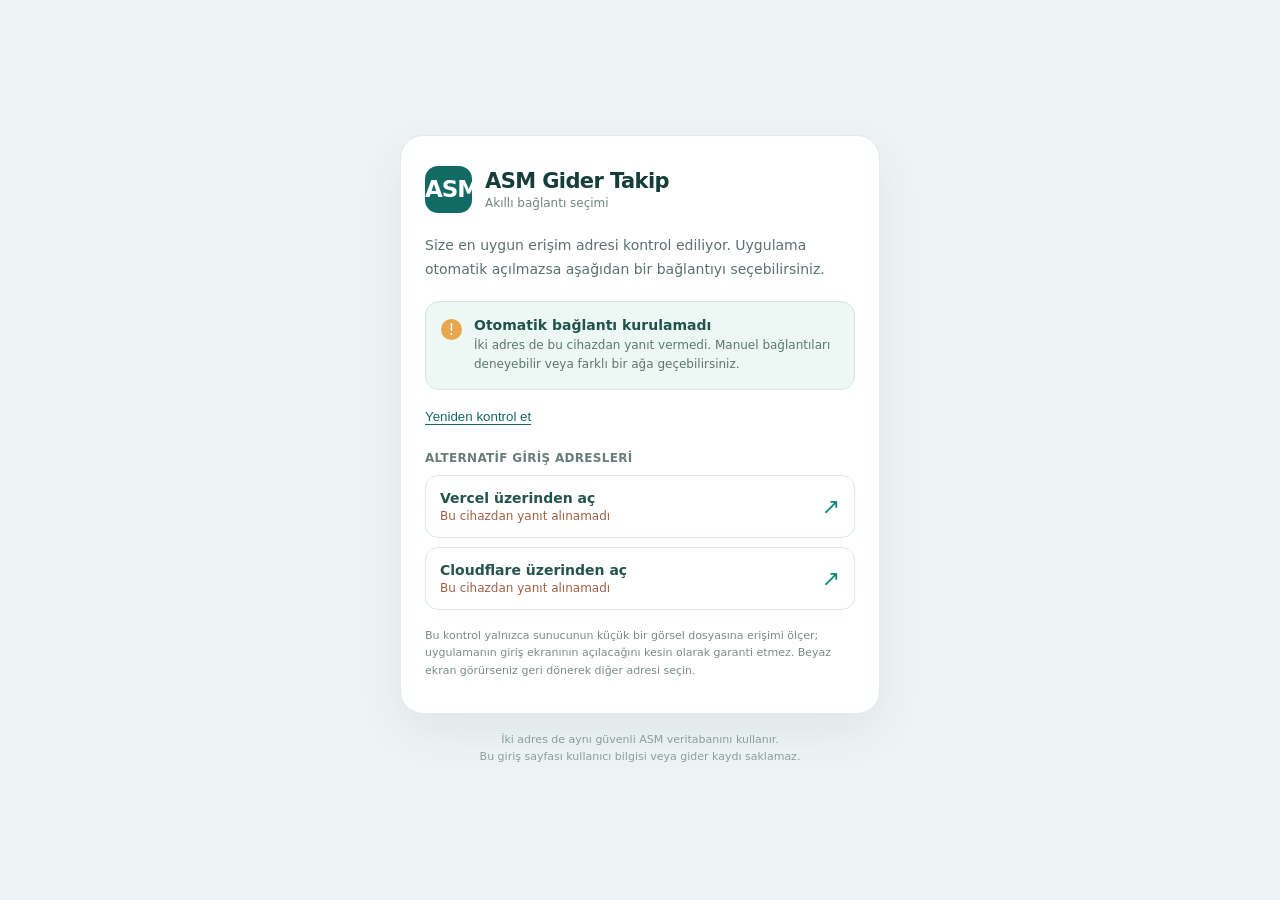
==== docs/index.html @ 21553862 "feat: add GitHub Pages smart entry with automatic Vercel/Cloudflare fallback" ====
<!doctype html>
<html lang="tr">
<head>
  <meta charset="utf-8">
  <meta name="viewport" content="width=device-width,initial-scale=1,viewport-fit=cover">
  <meta name="theme-color" content="#116a64">
  <meta name="referrer" content="no-referrer">
  <meta name="description" content="ASM Gider Takip için otomatik alternatif bağlantı seçimi">
  <title>ASM Gider Takip · Akıllı Giriş</title>
  <style>
    :root{font-family:system-ui,-apple-system,BlinkMacSystemFont,"Segoe UI",sans-serif;color:#18343d;background:#eef4f3;-webkit-text-size-adjust:100%}
    *{box-sizing:border-box}
    body{min-height:100vh;margin:0;display:flex;flex-direction:column;align-items:center;justify-content:center;padding:28px 15px}
    main{width:100%;max-width:480px;background:#fff;border:1px solid #dfebe8;border-radius:23px;box-shadow:0 18px 50px rgba(14,67,66,.07);padding:30px 24px 23px}
    .brand{display:flex;align-items:center;gap:13px;margin-bottom:21px}
    .logo{height:47px;width:47px;flex:none;display:grid;place-items:center;border-radius:13px;background:#116a64;color:#fff;font-size:23px;font-weight:800;letter-spacing:-1px}
    h1{font-size:21px;letter-spacing:-.6px;margin:0 0 3px;color:#153d3a}
    .sub{font-size:12px;color:#708682}
    .lead{font-size:14px;line-height:1.7;color:#5d706f;margin:10px 0 20px}
    .status{background:#edf7f4;border:1px solid #d5e9e2;border-radius:14px;padding:15px;display:flex;gap:12px;align-items:flex-start;margin-bottom:16px}
    .indicator{flex:none;width:21px;height:21px;border-radius:50%;border:3px solid #c2e2d8;border-top-color:#116a64;animation:spin .9s linear infinite;margin-top:2px}
    .indicator.done{animation:none;border:none;background:#15866e;color:#fff;font-size:15px;text-align:center;line-height:21px}
    .indicator.off{animation:none;border:none;background:#e9a64d;color:white;font-size:16px;text-align:center;line-height:21px}
    @keyframes spin{to{transform:rotate(360deg)}}
    .status strong{font-size:14px;color:#21534d;display:block}
    .status p{margin:3px 0 0;font-size:12px;color:#5d7770;line-height:1.55}
    .section-name{font-size:12px;font-weight:700;letter-spacing:.025em;color:#697e7b;margin:24px 0 10px}
    .dest{display:flex;justify-content:space-between;align-items:center;gap:12px;text-decoration:none;color:#24534d;border:1px solid #dce9e4;border-radius:13px;padding:14px 14px;margin-top:9px;transition:border-color .2s,background .2s}
    .dest:hover,.dest:focus-visible{border-color:#0e8172;background:#f1faf6}
    .dest strong{font-size:14px;display:block}
    .dest small{font-size:12px;display:block;color:#778784;margin-top:3px}
    .arrow{font-size:22px;color:#148775;flex:none}
    .tiny{font-size:11px;color:#7c8b89;line-height:1.6;margin-top:17px}
    .try-again{background:none;border:0;cursor:pointer;padding:3px 0;color:#116a64;font:600 13px inherit;text-decoration:underline;text-underline-offset:3px}
    footer{text-align:center;color:#8a9e99;font-size:11px;margin-top:18px;line-height:1.5;max-width:420px}
    @media(max-width:360px){main{padding:22px 17px}body{padding:13px}}
    @media(prefers-reduced-motion:reduce){.indicator{animation:none}}
  </style>
</head>
<body>
<main>
  <div class="brand">
    <div class="logo" aria-hidden="true">ASM</div>
    <div>
      <h1>ASM Gider Takip</h1>
      <div class="sub">Akıllı bağlantı seçimi</div>
    </div>
  </div>
  <p class="lead">Size en uygun erişim adresi kontrol ediliyor. Uygulama otomatik açılmazsa aşağıdan bir bağlantıyı seçebilirsiniz.</p>
  <div class="status" role="status" aria-live="polite">
    <span class="indicator" id="indicator" aria-hidden="true"></span>
    <div><strong id="headline">Bağlantılar kontrol ediliyor…</strong><p id="details">Vercel ve Cloudflare bağlantıları cihazınızdan ayrı ayrı deneniyor.</p></div>
  </div>
  <button class="try-again" type="button" id="retry">Yeniden kontrol et</button>
  <div class="section-name">ALTERNATİF GİRİŞ ADRESLERİ</div>
  <a class="dest" id="vercel-link" href="https://asm-gider-takip.vercel.app/">
    <span><strong>Vercel üzerinden aç</strong><small id="vercel-state">Durum kontrol ediliyor</small></span>
    <span class="arrow" aria-hidden="true">↗</span>
  </a>
  <a class="dest" id="cloudflare-link" href="https://asm-gider-takip.f-aksoy12.workers.dev/">
    <span><strong>Cloudflare üzerinden aç</strong><small id="cloudflare-state">Durum kontrol ediliyor</small></span>
    <span class="arrow" aria-hidden="true">↗</span>
  </a>
  <p class="tiny">Bu kontrol yalnızca sunucunun küçük bir görsel dosyasına erişimi ölçer; uygulamanın giriş ekranının açılacağını kesin olarak garanti etmez. Beyaz ekran görürseniz geri dönerek diğer adresi seçin.</p>
</main>
<footer>İki adres de aynı güvenli ASM veritabanını kullanır.<br>Bu giriş sayfası kullanıcı bilgisi veya gider kaydı saklamaz.</footer>
<noscript><p>Otomatik seçim için JavaScript gerekir. Yukarıdaki iki bağlantıyı doğrudan kullanabilirsiniz.</p></noscript>
<script>
(function(){
  'use strict';
  var endpoints={
    vercel:'https://asm-gider-takip.vercel.app/',
    cloudflare:'https://asm-gider-takip.f-aksoy12.workers.dev/'
  };
  var state={vercel:null,cloudflare:null}, chosen=false, attempt=0, fallbackTimer=null;
  var icon=document.getElementById('indicator'), headline=document.getElementById('headline'), details=document.getElementById('details');
  var buttons={vercel:document.getElementById('vercel-link'),cloudflare:document.getElementById('cloudflare-link')};
  var label={vercel:document.getElementById('vercel-state'),cloudflare:document.getElementById('cloudflare-state')};
  function target(key){return endpoints[key]+location.search+location.hash;}
  Object.keys(buttons).forEach(function(key){
    buttons[key].href=target(key);
    buttons[key].addEventListener('click',function(){chosen=true;clearTimeout(fallbackTimer);});
  });
  function message(title,body,kind){
    headline.textContent=title;details.textContent=body;
    icon.className='indicator'+(kind?' '+kind:'');
    icon.textContent=kind==='done'?'✓':kind==='off'?'!':'';
  }
  function navigate(key){
    if(chosen)return;
    chosen=true;
    clearTimeout(fallbackTimer);
    message('Bağlantı bulundu, uygulama açılıyor…',
      (key==='vercel'?'Vercel':'Cloudflare')+' üzerinden devam ediliyor.','done');
    try{history.replaceState({asmRedirectAttempted:true},'',location.href);}catch(e){}
    // Preserve ASM invitation tokens from the launcher URL. Use assign instead
    // of replace so users can return and manually select the other provider.
    setTimeout(function(){location.assign(target(key));},450);
  }
  function update(key,ok,token){
    if(token!==attempt)return;
    state[key]=ok;
    label[key].textContent=ok?'Erişilebilir': 'Bu cihazdan yanıt alınamadı';
    label[key].style.color=ok?'#147761':'#a15f46';
    if(chosen)return;
    if(key==='vercel'&&ok){navigate('vercel');return;}
    if(key==='cloudflare'&&ok){
      if(state.vercel===false){navigate('cloudflare');return;}
      clearTimeout(fallbackTimer);
      fallbackTimer=setTimeout(function(){
        if(!chosen&&state.vercel!==true)navigate('cloudflare');
      },1500);
    }
    if(state.vercel===false&&state.cloudflare===true){navigate('cloudflare');return;}
    if(state.vercel===false&&state.cloudflare===false){
      message('Otomatik bağlantı kurulamadı',
        'İki adres de bu cihazdan yanıt vermedi. Manuel bağlantıları deneyebilir veya farklı bir ağa geçebilirsiniz.','off');
    }
  }
  function probe(key,token){
    var image=new Image(), finished=false, timer=null;
    function end(ok){
      if(finished)return;
      finished=true;clearTimeout(timer);
      image.onload=null;image.onerror=null;
      update(key,ok,token);
    }
    image.onload=function(){end(true);};
    image.onerror=function(){end(false);};
    timer=setTimeout(function(){end(false);},7000);
    // Image loading doesn't require CORS, and a unique URL avoids a false
    // positive from the browser's HTTP cache.
    image.src=endpoints[key]+'favicon-32.png?asm_probe='+Date.now()+'_'+token;
  }
  function start(){
    chosen=false;clearTimeout(fallbackTimer);
    var token=++attempt;
    state.vercel=null;state.cloudflare=null;
    label.vercel.textContent='Kontrol ediliyor…';
    label.cloudflare.textContent='Kontrol ediliyor…';
    label.vercel.style.color='';label.cloudflare.style.color='';
    message('Bağlantılar kontrol ediliyor…','Vercel ve Cloudflare bağlantıları deneniyor.','');
    probe('vercel',token);probe('cloudflare',token);
  }
  document.getElementById('retry').addEventListener('click',start);
  // When the user returns after a failed page navigation, never auto-redirect
  // them into the same inaccessible site again.
  if(history.state&&history.state.asmRedirectAttempted){
    chosen=true;
    message('Diğer adresi deneyebilirsiniz',
      'Önceki giriş adresi açılmadıysa aşağıdan alternatif bağlantıyı seçin.','off');
  }else start();
  window.addEventListener('pageshow',function(event){
    if(event.persisted&&history.state&&history.state.asmRedirectAttempted){
      chosen=true;clearTimeout(fallbackTimer);
      message('Diğer adresi deneyebilirsiniz',
        'Uygulama açılmadıysa alternatif bağlantıyı manuel seçin.','off');
    }
  });
})();
</script>
</body>
</html>
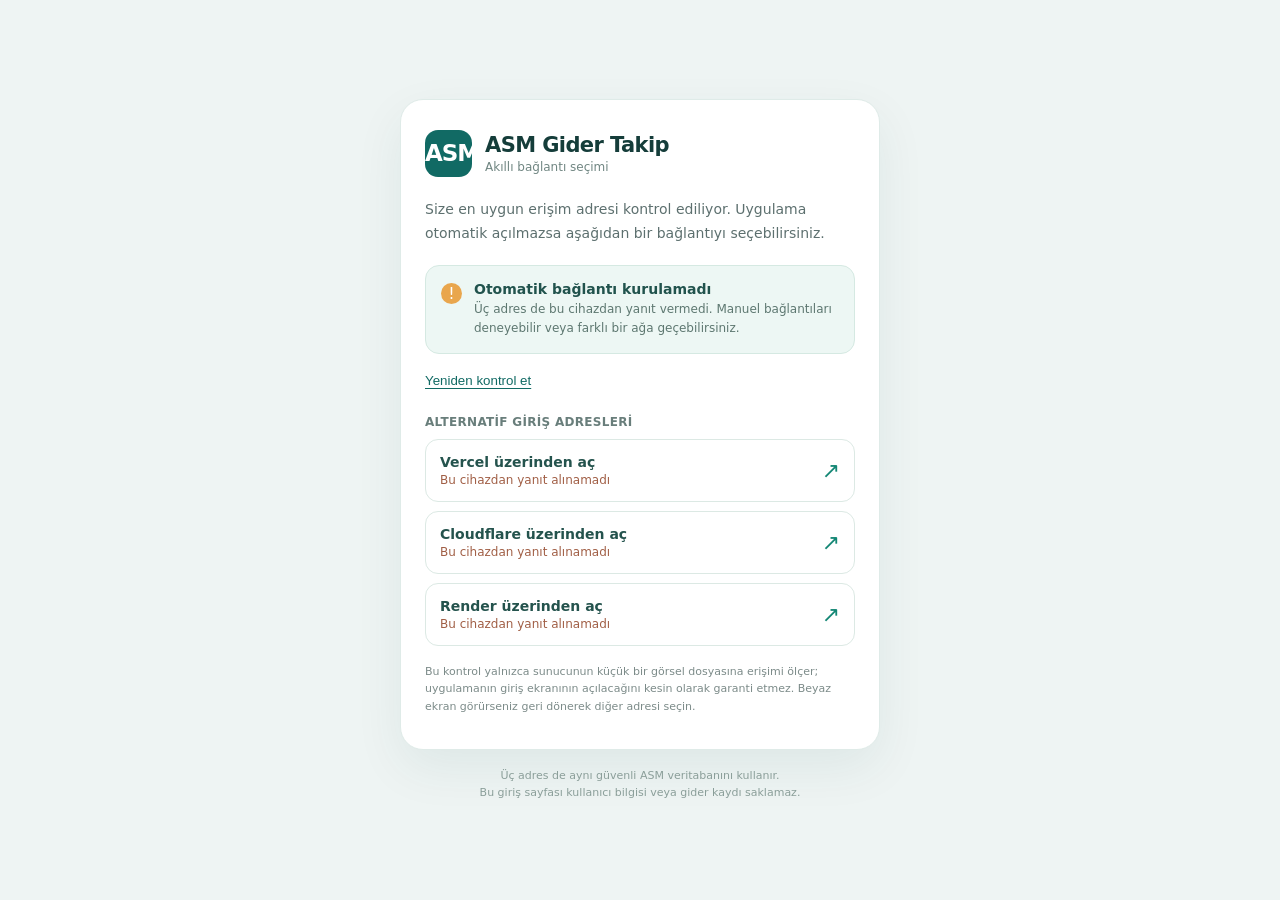
==== commit f2a557cc: "feat: add Render static backup as third smart-entry fallback" ====
--- a/docs/index.html
+++ b/docs/index.html
@@ -49,7 +49,7 @@
   <p class="lead">Size en uygun erişim adresi kontrol ediliyor. Uygulama otomatik açılmazsa aşağıdan bir bağlantıyı seçebilirsiniz.</p>
   <div class="status" role="status" aria-live="polite">
     <span class="indicator" id="indicator" aria-hidden="true"></span>
-    <div><strong id="headline">Bağlantılar kontrol ediliyor…</strong><p id="details">Vercel ve Cloudflare bağlantıları cihazınızdan ayrı ayrı deneniyor.</p></div>
+    <div><strong id="headline">Bağlantılar kontrol ediliyor…</strong><p id="details">Vercel, Cloudflare ve Render bağlantıları cihazınızdan ayrı ayrı deneniyor.</p></div>
   </div>
   <button class="try-again" type="button" id="retry">Yeniden kontrol et</button>
   <div class="section-name">ALTERNATİF GİRİŞ ADRESLERİ</div>
@@ -61,21 +61,26 @@
     <span><strong>Cloudflare üzerinden aç</strong><small id="cloudflare-state">Durum kontrol ediliyor</small></span>
     <span class="arrow" aria-hidden="true">↗</span>
   </a>
+  <a class="dest" id="render-link" href="https://asm-gider-takip-yedek.onrender.com/">
+    <span><strong>Render üzerinden aç</strong><small id="render-state">Durum kontrol ediliyor</small></span>
+    <span class="arrow" aria-hidden="true">↗</span>
+  </a>
   <p class="tiny">Bu kontrol yalnızca sunucunun küçük bir görsel dosyasına erişimi ölçer; uygulamanın giriş ekranının açılacağını kesin olarak garanti etmez. Beyaz ekran görürseniz geri dönerek diğer adresi seçin.</p>
 </main>
-<footer>İki adres de aynı güvenli ASM veritabanını kullanır.<br>Bu giriş sayfası kullanıcı bilgisi veya gider kaydı saklamaz.</footer>
+<footer>Üç adres de aynı güvenli ASM veritabanını kullanır.<br>Bu giriş sayfası kullanıcı bilgisi veya gider kaydı saklamaz.</footer>
 <noscript><p>Otomatik seçim için JavaScript gerekir. Yukarıdaki iki bağlantıyı doğrudan kullanabilirsiniz.</p></noscript>
 <script>
 (function(){
   'use strict';
   var endpoints={
     vercel:'https://asm-gider-takip.vercel.app/',
-    cloudflare:'https://asm-gider-takip.f-aksoy12.workers.dev/'
+    cloudflare:'https://asm-gider-takip.f-aksoy12.workers.dev/',
+    render:'https://asm-gider-takip-yedek.onrender.com/'
   };
-  var state={vercel:null,cloudflare:null}, chosen=false, attempt=0, fallbackTimer=null;
+  var state={vercel:null,cloudflare:null,render:null}, chosen=false, attempt=0, fallbackTimer=null;
   var icon=document.getElementById('indicator'), headline=document.getElementById('headline'), details=document.getElementById('details');
-  var buttons={vercel:document.getElementById('vercel-link'),cloudflare:document.getElementById('cloudflare-link')};
-  var label={vercel:document.getElementById('vercel-state'),cloudflare:document.getElementById('cloudflare-state')};
+  var buttons={vercel:document.getElementById('vercel-link'),cloudflare:document.getElementById('cloudflare-link'),render:document.getElementById('render-link')};
+  var label={vercel:document.getElementById('vercel-state'),cloudflare:document.getElementById('cloudflare-state'),render:document.getElementById('render-state')};
   function target(key){return endpoints[key]+location.search+location.hash;}
   Object.keys(buttons).forEach(function(key){
     buttons[key].href=target(key);
@@ -91,31 +96,31 @@
     chosen=true;
     clearTimeout(fallbackTimer);
     message('Bağlantı bulundu, uygulama açılıyor…',
-      (key==='vercel'?'Vercel':'Cloudflare')+' üzerinden devam ediliyor.','done');
+      (key==='vercel'?'Vercel':key==='cloudflare'?'Cloudflare':'Render')+' üzerinden devam ediliyor.','done');
     try{history.replaceState({asmRedirectAttempted:true},'',location.href);}catch(e){}
     // Preserve ASM invitation tokens from the launcher URL. Use assign instead
     // of replace so users can return and manually select the other provider.
     setTimeout(function(){location.assign(target(key));},450);
   }
+  function chooseBest() {
+    if(chosen)return;
+    // Providers are prioritised for ordinary traffic: Vercel, Cloudflare,
+    // then Render. Failed requests may take up to the 7-second probe timeout.
+    if(state.vercel===true){navigate('vercel');return;}
+    if(state.vercel===null)return;
+    if(state.cloudflare===true){navigate('cloudflare');return;}
+    if(state.cloudflare===null)return;
+    if(state.render===true){navigate('render');return;}
+    if(state.render===null)return;
+    message('Otomatik bağlantı kurulamadı',
+      'Üç adres de bu cihazdan yanıt vermedi. Manuel bağlantıları deneyebilir veya farklı bir ağa geçebilirsiniz.','off');
+  }
   function update(key,ok,token){
     if(token!==attempt)return;
     state[key]=ok;
-    label[key].textContent=ok?'Erişilebilir': 'Bu cihazdan yanıt alınamadı';
+    label[key].textContent=ok?'Erişilebilir':'Bu cihazdan yanıt alınamadı';
     label[key].style.color=ok?'#147761':'#a15f46';
-    if(chosen)return;
-    if(key==='vercel'&&ok){navigate('vercel');return;}
-    if(key==='cloudflare'&&ok){
-      if(state.vercel===false){navigate('cloudflare');return;}
-      clearTimeout(fallbackTimer);
-      fallbackTimer=setTimeout(function(){
-        if(!chosen&&state.vercel!==true)navigate('cloudflare');
-      },1500);
-    }
-    if(state.vercel===false&&state.cloudflare===true){navigate('cloudflare');return;}
-    if(state.vercel===false&&state.cloudflare===false){
-      message('Otomatik bağlantı kurulamadı',
-        'İki adres de bu cihazdan yanıt vermedi. Manuel bağlantıları deneyebilir veya farklı bir ağa geçebilirsiniz.','off');
-    }
+    chooseBest();
   }
   function probe(key,token){
     var image=new Image(), finished=false, timer=null;
@@ -135,12 +140,13 @@
   function start(){
     chosen=false;clearTimeout(fallbackTimer);
     var token=++attempt;
-    state.vercel=null;state.cloudflare=null;
+    state.vercel=null;state.cloudflare=null;state.render=null;
     label.vercel.textContent='Kontrol ediliyor…';
     label.cloudflare.textContent='Kontrol ediliyor…';
-    label.vercel.style.color='';label.cloudflare.style.color='';
-    message('Bağlantılar kontrol ediliyor…','Vercel ve Cloudflare bağlantıları deneniyor.','');
-    probe('vercel',token);probe('cloudflare',token);
+    label.render.textContent='Kontrol ediliyor…';
+    label.vercel.style.color='';label.cloudflare.style.color='';label.render.style.color='';
+    message('Bağlantılar kontrol ediliyor…','Vercel, Cloudflare ve Render bağlantıları deneniyor.','');
+    probe('vercel',token);probe('cloudflare',token);probe('render',token);
   }
   document.getElementById('retry').addEventListener('click',start);
   // When the user returns after a failed page navigation, never auto-redirect
